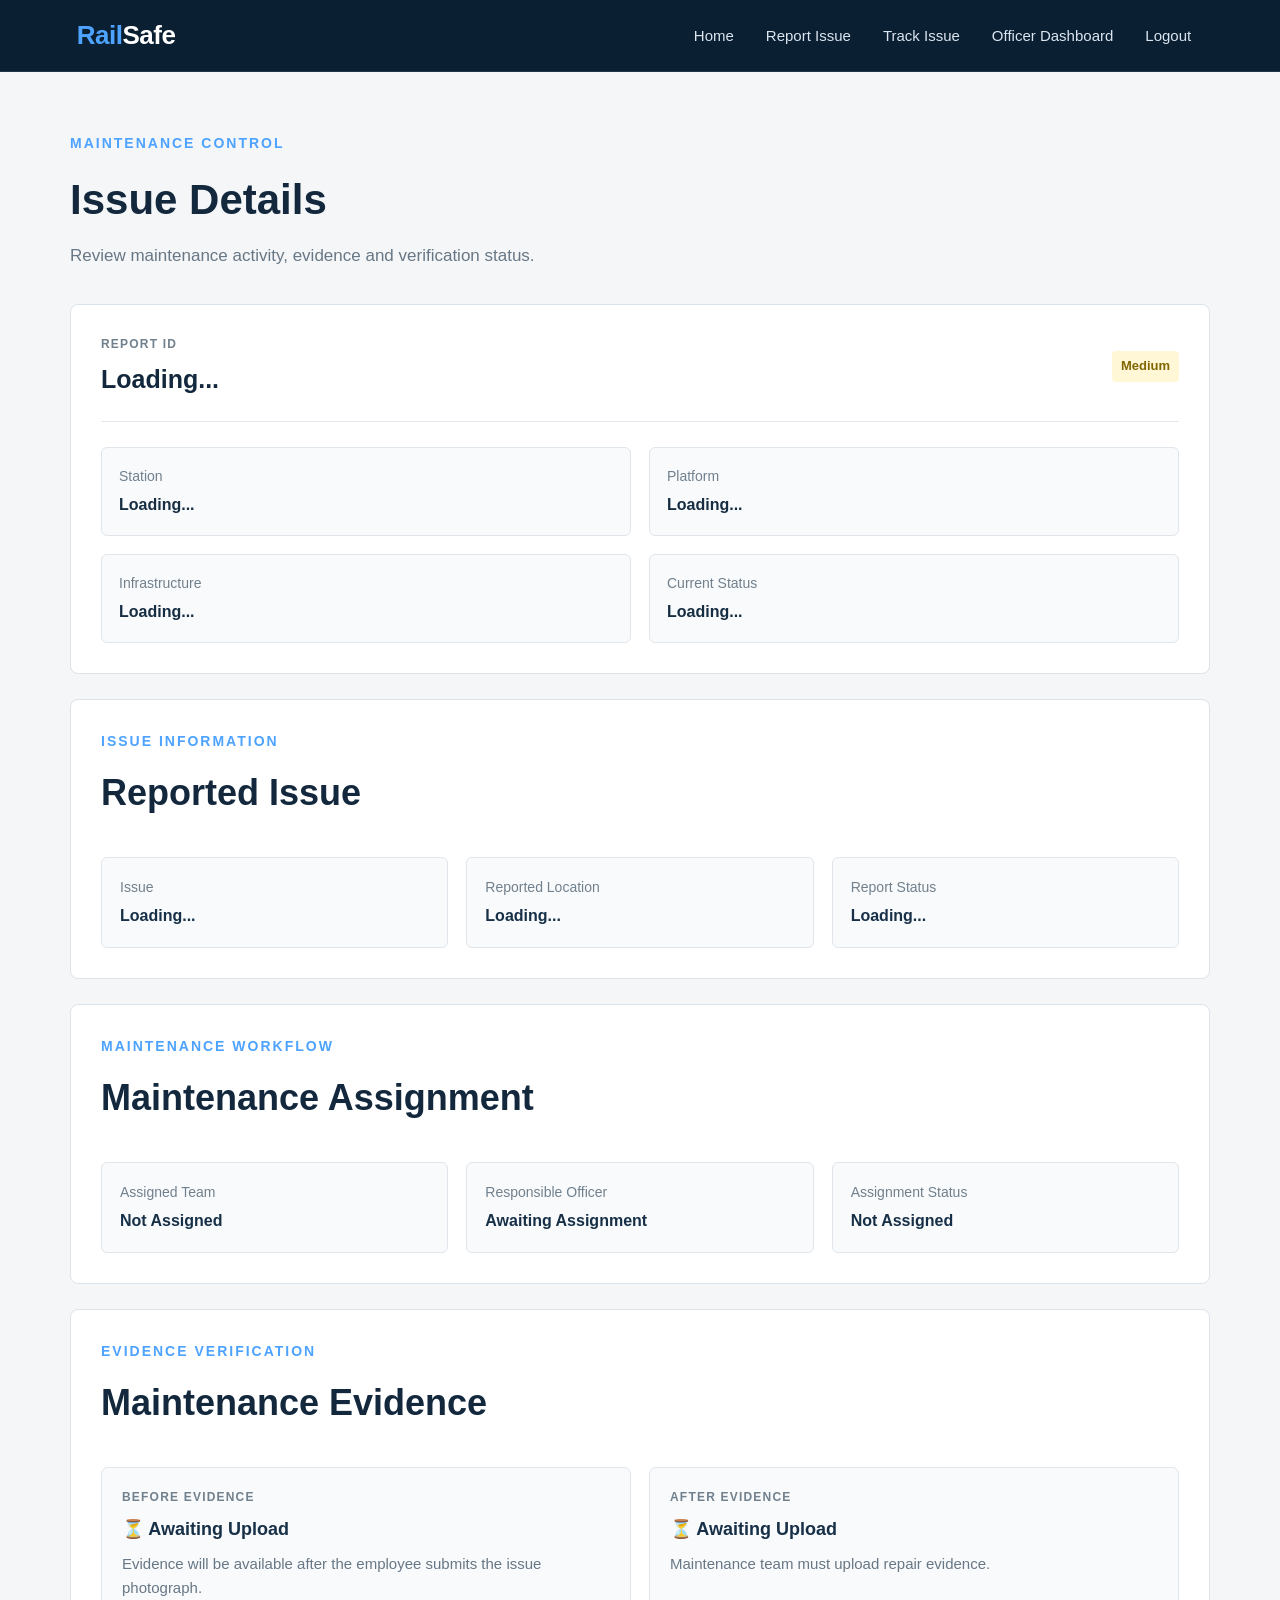
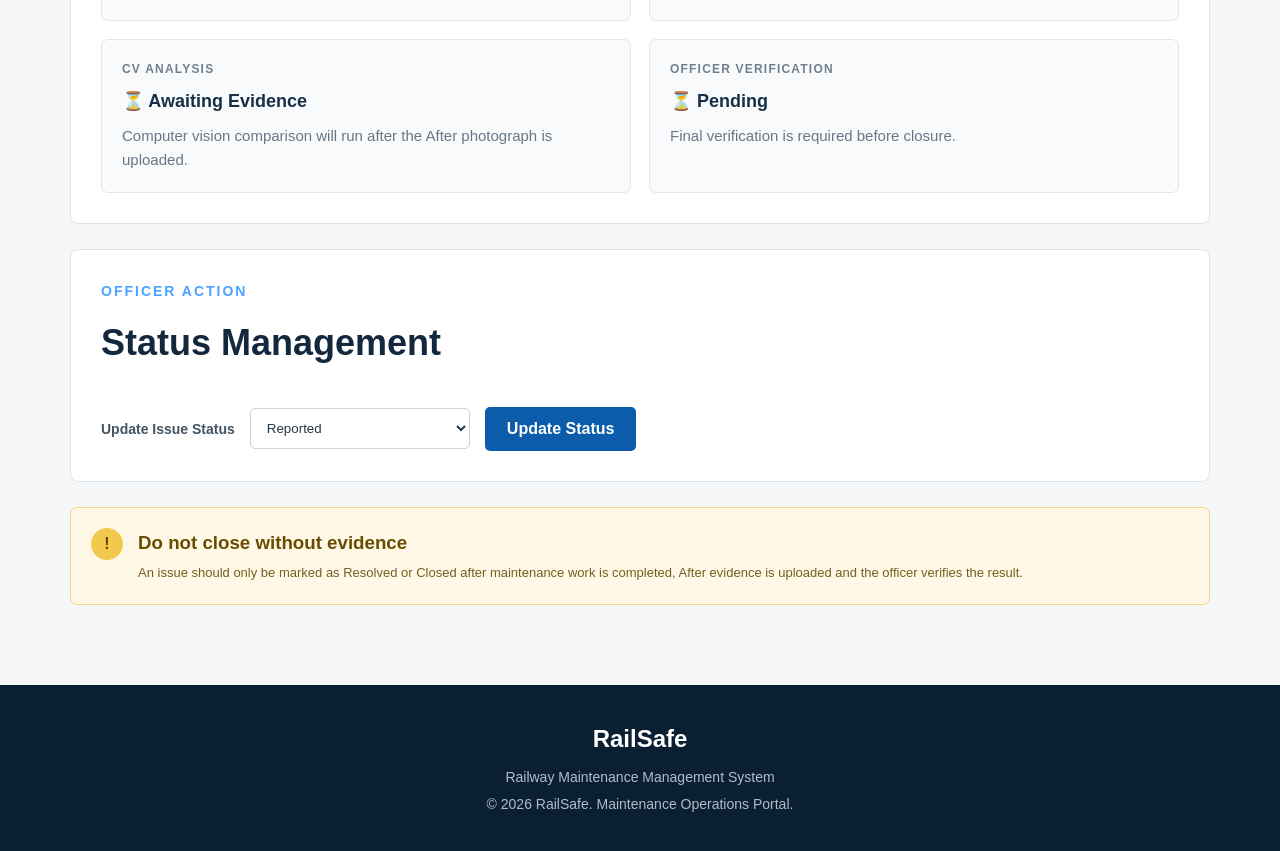
==== backend/backend/backend/src/main/resources/static/issue-details.html @ c9ce44b3 "Prepare RailSafe for deployment" ====
<!DOCTYPE html>
<html lang="en">

<head>

    <meta charset="UTF-8">
    <meta name="viewport" content="width=device-width, initial-scale=1.0">

    <title>Issue Details | RailSafe</title>

    <link rel="stylesheet" href="style.css">

</head>

<body>

    <!-- NAVBAR -->

    <nav class="navbar">

        <div class="logo">
            <span>Rail</span>Safe
        </div>

        <div class="nav-links">

            <a href="index.html">Home</a>

            <a href="report.html">Report Issue</a>

            <a href="track.html">Track Issue</a>

            <a href="dashboard.html">Officer Dashboard</a>

            <a href="login.html">Logout</a>

        </div>

    </nav>


    <!-- ISSUE DETAILS -->

    <main class="issue-details-page">


        <!-- HEADER -->

        <div class="page-header">

            <p class="hero-label">
                MAINTENANCE CONTROL
            </p>

            <h1>
                Issue Details
            </h1>

            <p>
                Review maintenance activity, evidence and verification status.
            </p>

        </div>


        <!-- ISSUE SUMMARY -->

        <section class="issue-detail-card">

            <div class="issue-detail-header">

                <div>

                    <p class="card-label">
                        REPORT ID
                    </p>

                    <h2 id="detailReportId">
                        Loading...
                    </h2>

                </div>

                <span class="priority-badge medium" id="detailPriority">
                    Medium
                </span>

            </div>


            <div class="profile-grid">

                <div class="profile-field">

                    <span>
                        Station
                    </span>

                    <strong id="detailStation">
                        Loading...
                    </strong>

                </div>


                <div class="profile-field">

                    <span>
                        Platform
                    </span>

                    <strong id="detailPlatform">
                        Loading...
                    </strong>

                </div>


                <div class="profile-field">

                    <span>
                        Infrastructure
                    </span>

                    <strong id="detailIssueType">
                        Loading...
                    </strong>

                </div>


                <div class="profile-field">

                    <span>
                        Current Status
                    </span>

                    <strong id="detailStatus">
                        Loading...
                    </strong>

                </div>

            </div>

        </section>


        <!-- REPORTED ISSUE -->

        <section class="issue-detail-card">

            <div class="section-heading">

                <p class="hero-label">
                    ISSUE INFORMATION
                </p>

                <h2>
                    Reported Issue
                </h2>

            </div>


            <div class="evidence-info">

                <div class="evidence-item">

                    <span>
                        Issue
                    </span>

                    <strong id="detailReportedIssue">
                        Loading...
                    </strong>

                </div>


                <div class="evidence-item">

                    <span>
                        Reported Location
                    </span>

                    <strong id="detailLocation">
                        Loading...
                    </strong>

                </div>


                <div class="evidence-item">

                    <span>
                        Report Status
                    </span>

                    <strong id="detailReportStatus">
                        Loading...
                    </strong>

                </div>

            </div>

        </section>


        <!-- ASSIGNMENT -->

        <section class="issue-detail-card">

            <div class="section-heading">

                <p class="hero-label">
                    MAINTENANCE WORKFLOW
                </p>

                <h2>
                    Maintenance Assignment
                </h2>

            </div>


            <div class="evidence-info">

                <div class="evidence-item">

                    <span>
                        Assigned Team
                    </span>

                    <strong>
                        Not Assigned
                    </strong>

                </div>


                <div class="evidence-item">

                    <span>
                        Responsible Officer
                    </span>

                    <strong>
                        Awaiting Assignment
                    </strong>

                </div>


                <div class="evidence-item">

                    <span>
                        Assignment Status
                    </span>

                    <strong>
                        Not Assigned
                    </strong>

                </div>

            </div>

        </section>


        <!-- EVIDENCE VERIFICATION -->

        <section class="issue-detail-card">

            <div class="section-heading">

                <p class="hero-label">
                    EVIDENCE VERIFICATION
                </p>

                <h2>
                    Maintenance Evidence
                </h2>

            </div>


            <div class="verification-grid">


                <div class="verification-box">

                    <span class="card-label">
                        BEFORE EVIDENCE
                    </span>

                    <h3>
                        ⏳ Awaiting Upload
                    </h3>

                    <p>
                        Evidence will be available after the employee
                        submits the issue photograph.
                    </p>

                </div>


                <div class="verification-box">

                    <span class="card-label">
                        AFTER EVIDENCE
                    </span>

                    <h3>
                        ⏳ Awaiting Upload
                    </h3>

                    <p>
                        Maintenance team must upload repair evidence.
                    </p>

                </div>


                <div class="verification-box">

                    <span class="card-label">
                        CV ANALYSIS
                    </span>

                    <h3>
                        ⏳ Awaiting Evidence
                    </h3>

                    <p>
                        Computer vision comparison will run after
                        the After photograph is uploaded.
                    </p>

                </div>


                <div class="verification-box">

                    <span class="card-label">
                        OFFICER VERIFICATION
                    </span>

                    <h3>
                        ⏳ Pending
                    </h3>

                    <p>
                        Final verification is required before closure.
                    </p>

                </div>

            </div>

        </section>


        <!-- STATUS MANAGEMENT -->

        <section class="issue-detail-card">

            <div class="section-heading">

                <p class="hero-label">
                    OFFICER ACTION
                </p>

                <h2>
                    Status Management
                </h2>

            </div>


            <div class="status-update">

                <label for="issueStatus">
                    Update Issue Status
                </label>


                <select id="issueStatus">

                    <option value="Reported">
                        Reported
                    </option>

                    <option value="Assigned">
                        Assigned
                    </option>

                    <option value="Inspection">
                        Inspection
                    </option>

                    <option value="Under Maintenance">
                        Under Maintenance
                    </option>

                    <option value="Resolved">
                        Resolved
                    </option>

                    <option value="Closed">
                        Closed
                    </option>

                </select>


                <button
                    type="button"
                    class="primary-button"
                    id="updateStatusButton"
                >
                    Update Status
                </button>

            </div>

        </section>


        <!-- WARNING -->

        <section class="verification-alert">

            <div class="notice-icon">
                !
            </div>

            <div>

                <h3>
                    Do not close without evidence
                </h3>

                <p>
                    An issue should only be marked as Resolved or Closed
                    after maintenance work is completed, After evidence
                    is uploaded and the officer verifies the result.
                </p>

            </div>

        </section>


    </main>


    <!-- FOOTER -->

    <footer>

        <div class="footer-logo">
            RailSafe
        </div>

        <p>
            Railway Maintenance Management System
        </p>

        <p>
            © 2026 RailSafe. Maintenance Operations Portal.
        </p>

    </footer>


    <script src="script.js"></script>

</body>

</html>
---- backend/backend/backend/src/main/resources/static/style.css ----
/* =========================================================
   RAILSAFE - GLOBAL STYLES
   ========================================================= */

* {
    margin: 0;
    padding: 0;
    box-sizing: border-box;
}

html {
    scroll-behavior: smooth;
}

body {
    font-family: Arial, Helvetica, sans-serif;
    background: #f4f6f8;
    color: #17212b;
    line-height: 1.6;
}

a {
    text-decoration: none;
    color: inherit;
}

button,
input,
select,
textarea {
    font-family: inherit;
}


/* =========================================================
   NAVBAR
   ========================================================= */

.navbar {
    width: 100%;
    min-height: 72px;
    background: #0b1f33;
    color: white;
    display: flex;
    align-items: center;
    justify-content: space-between;
    padding: 0 6%;
    border-bottom: 1px solid #1e3449;
    position: sticky;
    top: 0;
    z-index: 1000;
}

.logo {
    font-size: 26px;
    font-weight: 800;
    letter-spacing: -0.5px;
}

.logo span {
    color: #4da3ff;
}

.nav-links {
    display: flex;
    align-items: center;
    gap: 8px;
    flex-wrap: wrap;
}

.nav-links a {
    color: #dbe5ef;
    padding: 9px 12px;
    border-radius: 5px;
    font-size: 14px;
    transition: 0.2s ease;
}

.nav-links a:hover,
.nav-links a.active {
    background: #173650;
    color: white;
}


/* =========================================================
   COMMON BUTTONS
   ========================================================= */

.primary-button,
.secondary-button,
.submit-button,
.login-button,
.register-button {
    display: inline-block;
    border: none;
    cursor: pointer;
    padding: 12px 20px;
    border-radius: 5px;
    font-size: 14px;
    font-weight: 700;
    transition: 0.2s ease;
}

.primary-button,
.submit-button,
.login-button,
.register-button {
    background: #0b5cab;
    color: white;
}

.primary-button:hover,
.submit-button:hover,
.login-button:hover,
.register-button:hover {
    background: #084b8d;
}

.secondary-button {
    background: white;
    color: #0b5cab;
    border: 1px solid #b9c8d6;
}

.secondary-button:hover {
    background: #edf5fc;
}


/* =========================================================
   HERO - HOME
   ========================================================= */

.hero {
    min-height: 570px;
    padding: 90px 7%;
    background: #0b1f33;
    color: white;
    display: grid;
    grid-template-columns: 1.15fr 0.85fr;
    gap: 70px;
    align-items: center;
}

.hero-content {
    max-width: 720px;
}

.hero-label {
    color: #4da3ff;
    font-size: 12px;
    font-weight: 800;
    letter-spacing: 2px;
    margin-bottom: 12px;
}

.hero h1 {
    font-size: 52px;
    line-height: 1.12;
    margin-bottom: 24px;
}

.hero-text {
    color: #c9d5df;
    font-size: 17px;
    max-width: 650px;
    margin-bottom: 32px;
}

.hero-buttons {
    display: flex;
    gap: 12px;
    flex-wrap: wrap;
}

.hero-panel {
    background: #102b44;
    border: 1px solid #29455f;
    border-radius: 8px;
    padding: 25px;
}

.panel-header {
    display: flex;
    justify-content: space-between;
    gap: 15px;
    font-size: 14px;
    font-weight: 700;
}

.status-online {
    color: #68d391;
    font-size: 13px;
}

.panel-line {
    height: 1px;
    background: #29455f;
    margin: 20px 0;
}

.operation-item {
    display: flex;
    justify-content: space-between;
    align-items: center;
    gap: 15px;
    padding: 17px 0;
    border-bottom: 1px solid #29455f;
}

.operation-item:last-child {
    border-bottom: none;
}

.operation-item strong {
    font-size: 14px;
}

.operation-item p {
    color: #9fb1c2;
    font-size: 12px;
    margin-top: 3px;
}

.operation-item > span {
    color: #4da3ff;
    font-weight: 800;
}


/* =========================================================
   HOME FEATURES
   ========================================================= */

.features-section {
    padding: 80px 7%;
    background: #ffffff;
}

.section-heading {
    margin-bottom: 35px;
}

.section-heading h2 {
    font-size: 32px;
    color: #13283d;
    margin-bottom: 8px;
}

.section-heading > p:not(.hero-label) {
    color: #687785;
}

.feature-grid {
    display: grid;
    grid-template-columns: repeat(4, 1fr);
    gap: 20px;
}

.feature-card {
    background: #f8fafc;
    border: 1px solid #dce4eb;
    border-radius: 7px;
    padding: 25px;
    transition: 0.2s ease;
}

.feature-card:hover {
    transform: translateY(-3px);
    border-color: #9eb8ce;
}

.feature-number {
    color: #0b5cab;
    font-size: 13px;
    font-weight: 800;
    margin-bottom: 25px;
}

.feature-card h3 {
    color: #142d43;
    margin-bottom: 10px;
}

.feature-card p {
    color: #687785;
    font-size: 14px;
    margin-bottom: 20px;
}

.feature-card a {
    color: #0b5cab;
    font-weight: 700;
    font-size: 13px;
}


/* =========================================================
   STATISTICS
   ========================================================= */

.stats-section {
    padding: 55px 7%;
    background: #edf1f5;
    display: grid;
    grid-template-columns: repeat(4, 1fr);
    gap: 20px;
}

.stat-box {
    background: white;
    border: 1px solid #dce4eb;
    padding: 28px;
    border-radius: 7px;
}

.stat-box h2 {
    color: #0b5cab;
    font-size: 34px;
}

.stat-box p {
    color: #687785;
    font-size: 14px;
}


/* =========================================================
   COMMON PAGE HEADER
   ========================================================= */

.page-header {
    margin-bottom: 35px;
}

.page-header h1 {
    font-size: 38px;
    color: #13283d;
    margin-bottom: 8px;
}

.page-header > p:not(.hero-label) {
    color: #687785;
}


/* =========================================================
   PROFILE PAGE
   ========================================================= */

.profile-page,
.notifications-page,
.issue-details-page {
    max-width: 1200px;
    margin: auto;
    padding: 60px 30px 80px;
}

.profile-card,
.notifications-card,
.issue-detail-card {
    background: white;
    border: 1px solid #dce4eb;
    border-radius: 8px;
    padding: 30px;
    margin-bottom: 25px;
}

.profile-header,
.issue-detail-header {
    display: flex;
    justify-content: space-between;
    align-items: center;
    gap: 20px;
    padding-bottom: 22px;
    margin-bottom: 25px;
    border-bottom: 1px solid #e2e8ed;
}

.profile-header h2,
.issue-detail-header h2 {
    color: #13283d;
}

.card-label {
    display: block;
    color: #71808d;
    font-size: 11px;
    font-weight: 800;
    letter-spacing: 1.2px;
    margin-bottom: 5px;
}

.account-status {
    background: #e7f7ee;
    color: #177245;
    border: 1px solid #b9e6ca;
    padding: 7px 12px;
    border-radius: 20px;
    font-size: 12px;
    font-weight: 700;
}

.profile-grid {
    display: grid;
    grid-template-columns: repeat(2, 1fr);
    gap: 18px;
}

.profile-field {
    background: #f8fafc;
    border: 1px solid #e0e6eb;
    padding: 17px;
    border-radius: 6px;
}

.profile-field span {
    display: block;
    color: #71808d;
    font-size: 12px;
    margin-bottom: 5px;
}

.profile-field strong {
    color: #172d42;
    font-size: 14px;
}

.profile-actions {
    display: flex;
    gap: 12px;
    margin-top: 25px;
}


/* =========================================================
   DASHBOARD
   ========================================================= */

.dashboard-page {
    max-width: 1250px;
    margin: auto;
    padding: 55px 30px 80px;
}

.dashboard-header {
    display: flex;
    justify-content: space-between;
    align-items: end;
    gap: 20px;
    margin-bottom: 30px;
}

.dashboard-header h1 {
    color: #13283d;
    font-size: 38px;
}

.dashboard-date {
    color: #687785;
    font-size: 13px;
}

.dashboard-cards {
    display: grid;
    grid-template-columns: repeat(4, 1fr);
    gap: 18px;
    margin-bottom: 35px;
}

.card {
    background: white;
    border: 1px solid #dce4eb;
    border-radius: 7px;
    padding: 23px;
}

.card h2 {
    color: #0b5cab;
    font-size: 32px;
    margin: 5px 0;
}

.card p {
    color: #687785;
    font-size: 13px;
}

.dashboard-section {
    margin-top: 35px;
}

.issue-table-container {
    overflow-x: auto;
    background: white;
    border: 1px solid #dce4eb;
    border-radius: 8px;
}

.issue-table {
    width: 100%;
    border-collapse: collapse;
    min-width: 850px;
}

.issue-table th {
    background: #f1f5f8;
    color: #51616f;
    font-size: 12px;
    text-align: left;
    padding: 15px;
    border-bottom: 1px solid #dce4eb;
}

.issue-table td {
    padding: 15px;
    border-bottom: 1px solid #e7edf1;
    font-size: 13px;
}

.priority-badge {
    display: inline-block;
    padding: 5px 9px;
    border-radius: 4px;
    font-size: 11px;
    font-weight: 800;
}

.priority-badge.critical {
    background: #fde8e8;
    color: #b42318;
}

.priority-badge.high {
    background: #fff0dc;
    color: #a15c00;
}

.priority-badge.medium {
    background: #fff7d6;
    color: #806600;
}

.view-button {
    color: #0b5cab;
    font-weight: 700;
    font-size: 12px;
}

.workflow-grid {
    display: grid;
    grid-template-columns: repeat(4, 1fr);
    gap: 18px;
}

.workflow-card {
    background: white;
    border: 1px solid #dce4eb;
    border-radius: 7px;
    padding: 22px;
}

.workflow-number {
    width: 35px;
    height: 35px;
    display: flex;
    align-items: center;
    justify-content: center;
    background: #eaf3fb;
    color: #0b5cab;
    border-radius: 50%;
    font-weight: 800;
    margin-bottom: 15px;
}

.workflow-card h3 {
    color: #173047;
    font-size: 16px;
}

.workflow-card p {
    color: #687785;
    font-size: 13px;
}

.verification-alert {
    display: flex;
    gap: 15px;
    align-items: flex-start;
    background: #fff8e6;
    border: 1px solid #f0d58c;
    border-radius: 7px;
    padding: 20px;
    margin-top: 25px;
}

.notice-icon {
    width: 32px;
    height: 32px;
    flex-shrink: 0;
    display: flex;
    justify-content: center;
    align-items: center;
    background: #f2c94c;
    color: #5e4700;
    border-radius: 50%;
    font-weight: 800;
}

.verification-alert h3 {
    color: #684d00;
    margin-bottom: 5px;
}

.verification-alert p {
    color: #745f20;
    font-size: 13px;
}


/* =========================================================
   NOTIFICATIONS
   ========================================================= */

.notifications-card {
    padding: 0;
    overflow: hidden;
}

.notification {
    display: flex;
    gap: 18px;
    padding: 23px 27px;
    border-bottom: 1px solid #e2e8ed;
}

.notification:last-child {
    border-bottom: none;
}

.notification.unread {
    background: #f5f9fd;
}

.notification-icon {
    width: 38px;
    height: 38px;
    flex-shrink: 0;
    display: flex;
    align-items: center;
    justify-content: center;
    border-radius: 50%;
    background: #e7f1fa;
    color: #0b5cab;
    font-weight: 800;
}

.notification-content {
    flex: 1;
}

.notification-top {
    display: flex;
    justify-content: space-between;
    align-items: center;
    gap: 15px;
}

.notification-top h3 {
    color: #183047;
    font-size: 16px;
}

.notification-top span {
    background: #e7f1fa;
    color: #0b5cab;
    font-size: 10px;
    font-weight: 800;
    padding: 4px 8px;
    border-radius: 4px;
}

.notification-content p {
    color: #5f6f7c;
    font-size: 13px;
    margin: 6px 0;
}

.notification-content small {
    color: #8996a1;
    font-size: 11px;
}


/* =========================================================
   ISSUE DETAILS
   ========================================================= */

.evidence-info {
    display: grid;
    grid-template-columns: repeat(3, 1fr);
    gap: 18px;
}

.evidence-item {
    background: #f8fafc;
    border: 1px solid #e0e6eb;
    border-radius: 6px;
    padding: 18px;
}

.evidence-item span {
    display: block;
    color: #71808d;
    font-size: 12px;
    margin-bottom: 5px;
}

.evidence-item strong {
    color: #173047;
    font-size: 14px;
}

.verification-grid {
    display: grid;
    grid-template-columns: repeat(2, 1fr);
    gap: 18px;
}

.verification-box {
    background: #f8fafc;
    border: 1px solid #dfe6ec;
    border-radius: 7px;
    padding: 20px;
}

.verification-box h3 {
    color: #183047;
    font-size: 16px;
    margin: 8px 0;
}

.verification-box p {
    color: #687785;
    font-size: 13px;
}

.status-update {
    display: flex;
    align-items: center;
    gap: 15px;
    flex-wrap: wrap;
}

.status-update label {
    color: #425463;
    font-weight: 700;
    font-size: 14px;
}

.status-update select {
    min-width: 220px;
    padding: 11px 12px;
    border: 1px solid #c8d3dc;
    border-radius: 5px;
    background: white;
    color: #253746;
}


/* =========================================================
   FOOTER
   ========================================================= */

footer {
    background: #0b1f33;
    color: #aebdca;
    text-align: center;
    padding: 35px 20px;
}

.footer-logo {
    color: white;
    font-size: 22px;
    font-weight: 800;
    margin-bottom: 8px;
}

footer p {
    font-size: 12px;
    margin-top: 5px;
}


/* =========================================================
   LOGIN / REGISTER
   ========================================================= */

.login-page,
.register-page {
    min-height: calc(100vh - 72px);
    padding: 70px 20px;
    display: flex;
    justify-content: center;
    align-items: flex-start;
    background: #f4f6f8;
}

.login-card,
.register-card {
    width: 100%;
    max-width: 480px;
    background: white;
    border: 1px solid #dce4eb;
    border-radius: 8px;
    padding: 35px;
}

.login-card h1,
.register-card h1 {
    color: #13283d;
    margin-bottom: 8px;
}

.login-card > p,
.register-card > p {
    color: #687785;
    font-size: 14px;
    margin-bottom: 25px;
}

.login-card label,
.register-card label {
    display: block;
    color: #344958;
    font-size: 13px;
    font-weight: 700;
    margin-bottom: 6px;
}

.login-card input,
.register-card input {
    width: 100%;
    padding: 12px;
    border: 1px solid #cbd5dd;
    border-radius: 5px;
    margin-bottom: 18px;
    outline: none;
}

.login-card input:focus,
.register-card input:focus {
    border-color: #0b5cab;
}

.login-button,
.register-button {
    width: 100%;
}

.login-info,
.register-info {
    margin-top: 20px;
    padding-top: 18px;
    border-top: 1px solid #e2e8ed;
    color: #687785;
    font-size: 12px;
}


/* =========================================================
   REPORT / TRACK
   ========================================================= */

.report-page,
.track-page {
    max-width: 1100px;
    margin: auto;
    padding: 55px 30px 80px;
}

.form-card,
.track-result {
    background: white;
    border: 1px solid #dce4eb;
    border-radius: 8px;
    padding: 30px;
    margin-bottom: 25px;
}

.form-group {
    margin-bottom: 20px;
}

.form-group label {
    display: block;
    font-size: 13px;
    font-weight: 700;
    color: #344958;
    margin-bottom: 7px;
}

.form-group input,
.form-group select,
.form-group textarea {
    width: 100%;
    padding: 12px;
    border: 1px solid #cbd5dd;
    border-radius: 5px;
    background: white;
    outline: none;
}

.form-group textarea {
    min-height: 130px;
    resize: vertical;
}

.form-group input:focus,
.form-group select:focus,
.form-group textarea:focus {
    border-color: #0b5cab;
}

.photo-buttons {
    display: flex;
    gap: 10px;
    flex-wrap: wrap;
}

.photo-buttons button {
    padding: 10px 15px;
    background: #f1f5f8;
    border: 1px solid #c8d3dc;
    border-radius: 5px;
    cursor: pointer;
    font-weight: 700;
    color: #314656;
}

.photo-buttons button:hover {
    background: #e6edf3;
}

.track-result[hidden] {
    display: none;
}


/* =========================================================
   RESPONSIVE DESIGN
   ========================================================= */

@media (max-width: 1100px) {

    .nav-links {
        gap: 3px;
    }

    .nav-links a {
        font-size: 13px;
        padding: 8px;
    }

    .hero {
        grid-template-columns: 1fr;
    }

    .feature-grid {
        grid-template-columns: repeat(2, 1fr);
    }

    .dashboard-cards {
        grid-template-columns: repeat(2, 1fr);
    }

    .workflow-grid {
        grid-template-columns: repeat(2, 1fr);
    }

    .stats-section {
        grid-template-columns: repeat(2, 1fr);
    }

    .evidence-info {
        grid-template-columns: 1fr;
    }
}


@media (max-width: 750px) {

    .navbar {
        padding: 15px 20px;
        flex-direction: column;
        align-items: flex-start;
        gap: 15px;
    }

    .nav-links {
        width: 100%;
        overflow-x: auto;
        flex-wrap: nowrap;
        padding-bottom: 5px;
    }

    .hero {
        padding: 60px 25px;
    }

    .hero h1 {
        font-size: 38px;
    }

    .features-section,
    .stats-section {
        padding: 55px 25px;
    }

    .feature-grid,
    .dashboard-cards,
    .workflow-grid,
    .profile-grid,
    .verification-grid,
    .stats-section {
        grid-template-columns: 1fr;
    }

    .profile-page,
    .notifications-page,
    .issue-details-page,
    .dashboard-page,
    .report-page,
    .track-page {
        padding: 45px 18px 60px;
    }

    .profile-card,
    .notifications-card,
    .issue-detail-card,
    .form-card,
    .track-result {
        padding: 20px;
    }

    .profile-header,
    .issue-detail-header {
        align-items: flex-start;
        flex-direction: column;
    }

    .notification {
        padding: 20px;
    }

    .page-header h1 {
        font-size: 32px;
    }
}
/* =========================================================
   FONT SIZE UPDATE - RAILSAFE
   ========================================================= */

/* General text */
body {
    font-size: 16px;
}

/* Navbar */
.nav-links a {
    font-size: 15px;
}

/* Home hero */
.hero-label {
    font-size: 14px;
}

.hero-text {
    font-size: 19px;
    line-height: 1.7;
}

.hero h1 {
    font-size: 56px;
}

/* Buttons */
.primary-button,
.secondary-button,
.submit-button,
.login-button,
.register-button {
    font-size: 16px;
    padding: 13px 22px;
}

/* Home feature section */
.section-heading h2 {
    font-size: 36px;
}

.section-heading > p:not(.hero-label) {
    font-size: 16px;
}

.feature-card h3 {
    font-size: 20px;
}

.feature-card p {
    font-size: 16px;
    line-height: 1.7;
}

.feature-card a {
    font-size: 15px;
}

.feature-number {
    font-size: 14px;
}

/* Statistics */
.stat-box h2 {
    font-size: 38px;
}

.stat-box p {
    font-size: 15px;
}

/* Page headings */
.page-header h1 {
    font-size: 42px;
}

.page-header > p:not(.hero-label) {
    font-size: 17px;
}

/* Cards */
.card-label {
    font-size: 12px;
}

.card h2 {
    font-size: 36px;
}

.card p {
    font-size: 15px;
}

/* Profile */
.profile-header h2,
.issue-detail-header h2 {
    font-size: 25px;
}

.profile-field span {
    font-size: 14px;
}

.profile-field strong {
    font-size: 16px;
}

.account-status {
    font-size: 14px;
}

/* Notifications */
.notification-top h3 {
    font-size: 18px;
}

.notification-top span {
    font-size: 12px;
}

.notification-content p {
    font-size: 15px;
    line-height: 1.6;
}

.notification-content small {
    font-size: 13px;
}

/* Issue details */
.evidence-item span {
    font-size: 14px;
}

.evidence-item strong {
    font-size: 16px;
}

.verification-box h3 {
    font-size: 18px;
}

.verification-box p {
    font-size: 15px;
    line-height: 1.6;
}

/* Dashboard */
.issue-table th {
    font-size: 14px;
}

.issue-table td {
    font-size: 15px;
}

.priority-badge {
    font-size: 13px;
}

.view-button {
    font-size: 14px;
}

.workflow-card h3 {
    font-size: 18px;
}

.workflow-card p {
    font-size: 15px;
}

/* Forms */
.form-group label {
    font-size: 15px;
}

.form-group input,
.form-group select,
.form-group textarea {
    font-size: 16px;
}

.login-card label,
.register-card label {
    font-size: 15px;
}

.login-card input,
.register-card input {
    font-size: 16px;
}

.login-card > p,
.register-card > p {
    font-size: 16px;
}

/* Footer */
footer p {
    font-size: 14px;
}

.footer-logo {
    font-size: 24px;
}

/* Mobile */
@media (max-width: 750px) {

    body {
        font-size: 16px;
    }

    .hero h1 {
        font-size: 40px;
    }

    .hero-text {
        font-size: 17px;
    }

    .page-header h1 {
        font-size: 34px;
    }

    .section-heading h2 {
        font-size: 29px;
    }

    .nav-links a {
        font-size: 14px;
    }

    .feature-card p,
    .notification-content p,
    .verification-box p {
        font-size: 15px;
    }
}
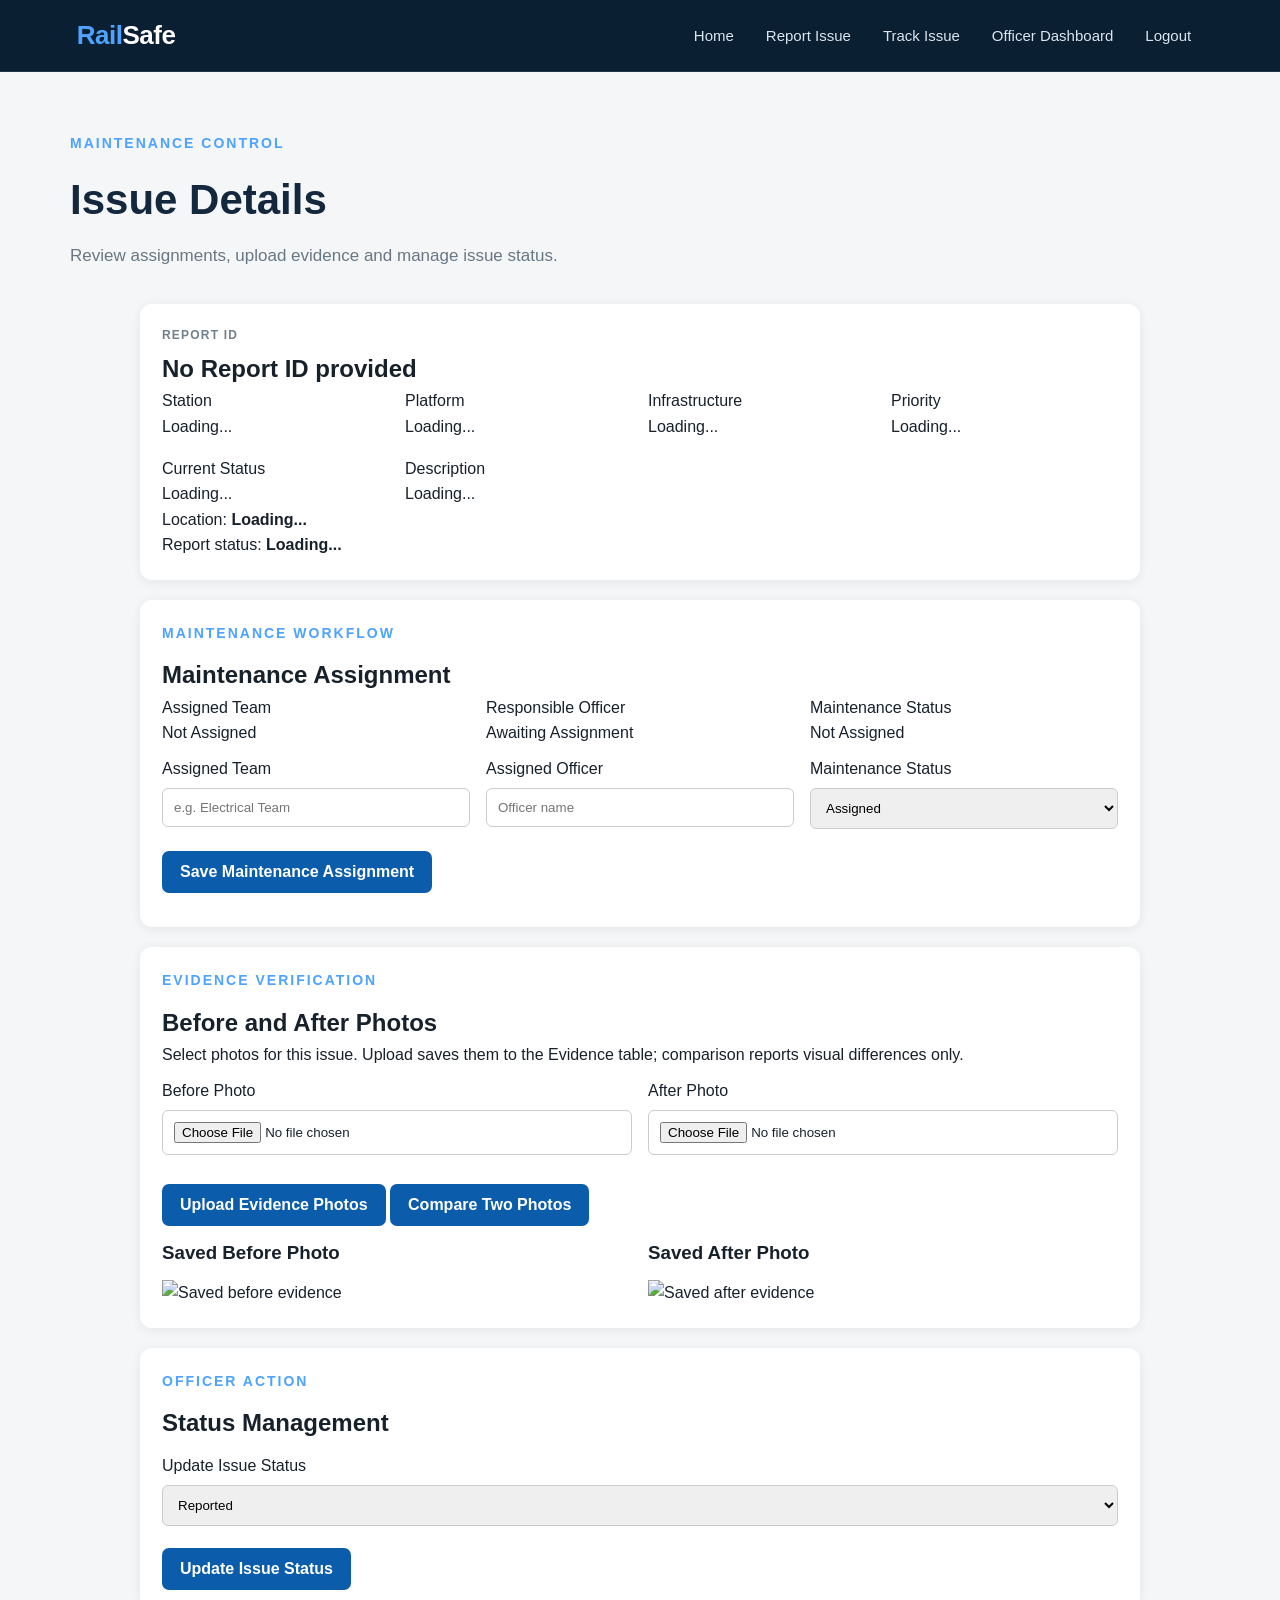
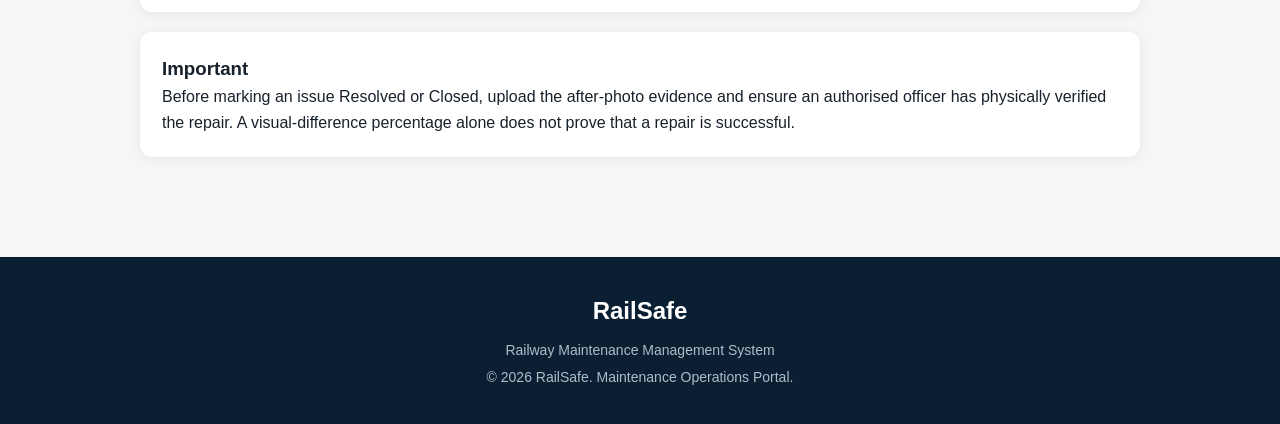
==== commit 4a922099: "Update RailSafe dashboard and maintenance" ====
--- a/backend/backend/backend/src/main/resources/static/issue-details.html
+++ b/backend/backend/backend/src/main/resources/static/issue-details.html
@@ -1,484 +1,146 @@
+
 <!DOCTYPE html>
 <html lang="en">
-
 <head>
-
     <meta charset="UTF-8">
     <meta name="viewport" content="width=device-width, initial-scale=1.0">
+    <title>Issue Details | RailSafe</title>
+    <link rel="stylesheet" href="style.css">
+    <style>
+        .rs-card { background:#fff; padding:22px; margin:20px auto; max-width:1000px; border-radius:12px; box-shadow:0 2px 12px #00000012; }
+        .rs-grid { display:grid; grid-template-columns:repeat(auto-fit,minmax(220px,1fr)); gap:16px; }
+        .rs-field { display:flex; flex-direction:column; gap:7px; margin:10px 0; }
+        .rs-field input,.rs-field select { padding:11px; border:1px solid #ccc; border-radius:6px; }
+        .rs-button { margin-top:12px; padding:12px 18px; border:0; border-radius:7px; cursor:pointer; }
+        .rs-result { margin-top:12px; white-space:pre-wrap; }
+        .rs-photo { max-width:100%; max-height:260px; object-fit:contain; display:block; margin-top:12px; }
+    </style>
+</head>
+<body>
+<nav class="navbar">
+    <div class="logo"><span>Rail</span>Safe</div>
+    <div class="nav-links">
+        <a href="index.html">Home</a>
+        <a href="report.html">Report Issue</a>
+        <a href="track.html">Track Issue</a>
+        <a href="dashboard.html">Officer Dashboard</a>
+        <a href="login.html">Logout</a>
+    </div>
+</nav>
 
-    <title>Issue Details | RailSafe</title>
+<main class="issue-details-page">
+    <header class="page-header">
+        <p class="hero-label">MAINTENANCE CONTROL</p>
+        <h1>Issue Details</h1>
+        <p>Review assignments, upload evidence and manage issue status.</p>
+    </header>
 
-    <link rel="stylesheet" href="style.css">
+    <section class="rs-card">
+        <p class="card-label">REPORT ID</p>
+        <h2 id="detailReportId">Loading...</h2>
+        <div class="rs-grid">
+            <div><span>Station</span><p id="detailStation">Loading...</p></div>
+            <div><span>Platform</span><p id="detailPlatform">Loading...</p></div>
+            <div><span>Infrastructure</span><p id="detailIssueType">Loading...</p></div>
+            <div><span>Priority</span><p id="detailPriority">Loading...</p></div>
+            <div><span>Current Status</span><p id="detailStatus">Loading...</p></div>
+            <div><span>Description</span><p id="detailReportedIssue">Loading...</p></div>
+        </div>
+        <p>Location: <strong id="detailLocation">Loading...</strong></p>
+        <p>Report status: <strong id="detailReportStatus">Loading...</strong></p>
+    </section>
 
-</head>
-
-<body>
-
-    <!-- NAVBAR -->
-
-    <nav class="navbar">
-
-        <div class="logo">
-            <span>Rail</span>Safe
+    <section class="rs-card">
+        <p class="hero-label">MAINTENANCE WORKFLOW</p>
+        <h2>Maintenance Assignment</h2>
+        <div class="rs-grid">
+            <div><span>Assigned Team</span><p id="assignedTeamDisplay">Not Assigned</p></div>
+            <div><span>Responsible Officer</span><p id="assignedOfficerDisplay">Awaiting Assignment</p></div>
+            <div><span>Maintenance Status</span><p id="maintenanceStatusDisplay">Not Assigned</p></div>
         </div>
 
-        <div class="nav-links">
+        <form id="maintenanceForm">
+            <div class="rs-grid">
+                <label class="rs-field">Assigned Team
+                    <input id="assignedTeam" required placeholder="e.g. Electrical Team">
+                </label>
+                <label class="rs-field">Assigned Officer
+                    <input id="assignedOfficer" required placeholder="Officer name">
+                </label>
+                <label class="rs-field">Maintenance Status
+                    <select id="maintenanceStatus" required>
+                        <option value="Assigned">Assigned</option>
+                        <option value="Inspection">Inspection</option>
+                        <option value="Under Maintenance">Under Maintenance</option>
+                        <option value="Completed">Completed</option>
+                    </select>
+                </label>
+            </div>
+            <button class="primary-button rs-button" type="submit">Save Maintenance Assignment</button>
+            <p id="maintenanceMessage" class="rs-result" role="status"></p>
+        </form>
+    </section>
 
-            <a href="index.html">Home</a>
+    <section class="rs-card">
+        <p class="hero-label">EVIDENCE VERIFICATION</p>
+        <h2>Before and After Photos</h2>
+        <p>Select photos for this issue. Upload saves them to the Evidence table; comparison reports visual differences only.</p>
 
-            <a href="report.html">Report Issue</a>
-
-            <a href="track.html">Track Issue</a>
-
-            <a href="dashboard.html">Officer Dashboard</a>
-
-            <a href="login.html">Logout</a>
-
+        <div class="rs-grid">
+            <label class="rs-field">Before Photo
+                <input type="file" id="beforePhoto" accept="image/*">
+                <span id="beforePhotoName"></span>
+            </label>
+            <label class="rs-field">After Photo
+                <input type="file" id="afterPhoto" accept="image/*">
+                <span id="afterPhotoName"></span>
+            </label>
         </div>
 
-    </nav>
+        <button type="button" class="primary-button rs-button" id="uploadEvidenceButton">Upload Evidence Photos</button>
+        <button type="button" class="primary-button rs-button" id="compareEvidenceButton">Compare Two Photos</button>
+        <p id="evidenceMessage" class="rs-result" role="status"></p>
+        <p id="comparisonResult" class="rs-result" role="status"></p>
 
+        <div class="rs-grid">
+            <div>
+                <h3>Saved Before Photo</h3>
+                <img id="savedBeforePhoto" class="rs-photo" alt="Saved before evidence" hidden>
+            </div>
+            <div>
+                <h3>Saved After Photo</h3>
+                <img id="savedAfterPhoto" class="rs-photo" alt="Saved after evidence" hidden>
+            </div>
+        </div>
+    </section>
 
-    <!-- ISSUE DETAILS -->
+    <section class="rs-card">
+        <p class="hero-label">OFFICER ACTION</p>
+        <h2>Status Management</h2>
+        <label class="rs-field" for="issueStatus">Update Issue Status
+            <select id="issueStatus">
+                <option value="Reported">Reported</option>
+                <option value="Assigned">Assigned</option>
+                <option value="Inspection">Inspection</option>
+                <option value="Under Maintenance">Under Maintenance</option>
+                <option value="Resolved">Resolved</option>
+                <option value="Closed">Closed</option>
+            </select>
+        </label>
+        <button type="button" class="primary-button rs-button" id="updateStatusButton">Update Issue Status</button>
+    </section>
 
-    <main class="issue-details-page">
+    <section class="rs-card">
+        <h3>Important</h3>
+        <p>Before marking an issue Resolved or Closed, upload the after-photo evidence and ensure an authorised officer has physically verified the repair. A visual-difference percentage alone does not prove that a repair is successful.</p>
+    </section>
+</main>
 
-
-        <!-- HEADER -->
-
-        <div class="page-header">
-
-            <p class="hero-label">
-                MAINTENANCE CONTROL
-            </p>
-
-            <h1>
-                Issue Details
-            </h1>
-
-            <p>
-                Review maintenance activity, evidence and verification status.
-            </p>
-
-        </div>
-
-
-        <!-- ISSUE SUMMARY -->
-
-        <section class="issue-detail-card">
-
-            <div class="issue-detail-header">
-
-                <div>
-
-                    <p class="card-label">
-                        REPORT ID
-                    </p>
-
-                    <h2 id="detailReportId">
-                        Loading...
-                    </h2>
-
-                </div>
-
-                <span class="priority-badge medium" id="detailPriority">
-                    Medium
-                </span>
-
-            </div>
-
-
-            <div class="profile-grid">
-
-                <div class="profile-field">
-
-                    <span>
-                        Station
-                    </span>
-
-                    <strong id="detailStation">
-                        Loading...
-                    </strong>
-
-                </div>
-
-
-                <div class="profile-field">
-
-                    <span>
-                        Platform
-                    </span>
-
-                    <strong id="detailPlatform">
-                        Loading...
-                    </strong>
-
-                </div>
-
-
-                <div class="profile-field">
-
-                    <span>
-                        Infrastructure
-                    </span>
-
-                    <strong id="detailIssueType">
-                        Loading...
-                    </strong>
-
-                </div>
-
-
-                <div class="profile-field">
-
-                    <span>
-                        Current Status
-                    </span>
-
-                    <strong id="detailStatus">
-                        Loading...
-                    </strong>
-
-                </div>
-
-            </div>
-
-        </section>
-
-
-        <!-- REPORTED ISSUE -->
-
-        <section class="issue-detail-card">
-
-            <div class="section-heading">
-
-                <p class="hero-label">
-                    ISSUE INFORMATION
-                </p>
-
-                <h2>
-                    Reported Issue
-                </h2>
-
-            </div>
-
-
-            <div class="evidence-info">
-
-                <div class="evidence-item">
-
-                    <span>
-                        Issue
-                    </span>
-
-                    <strong id="detailReportedIssue">
-                        Loading...
-                    </strong>
-
-                </div>
-
-
-                <div class="evidence-item">
-
-                    <span>
-                        Reported Location
-                    </span>
-
-                    <strong id="detailLocation">
-                        Loading...
-                    </strong>
-
-                </div>
-
-
-                <div class="evidence-item">
-
-                    <span>
-                        Report Status
-                    </span>
-
-                    <strong id="detailReportStatus">
-                        Loading...
-                    </strong>
-
-                </div>
-
-            </div>
-
-        </section>
-
-
-        <!-- ASSIGNMENT -->
-
-        <section class="issue-detail-card">
-
-            <div class="section-heading">
-
-                <p class="hero-label">
-                    MAINTENANCE WORKFLOW
-                </p>
-
-                <h2>
-                    Maintenance Assignment
-                </h2>
-
-            </div>
-
-
-            <div class="evidence-info">
-
-                <div class="evidence-item">
-
-                    <span>
-                        Assigned Team
-                    </span>
-
-                    <strong>
-                        Not Assigned
-                    </strong>
-
-                </div>
-
-
-                <div class="evidence-item">
-
-                    <span>
-                        Responsible Officer
-                    </span>
-
-                    <strong>
-                        Awaiting Assignment
-                    </strong>
-
-                </div>
-
-
-                <div class="evidence-item">
-
-                    <span>
-                        Assignment Status
-                    </span>
-
-                    <strong>
-                        Not Assigned
-                    </strong>
-
-                </div>
-
-            </div>
-
-        </section>
-
-
-        <!-- EVIDENCE VERIFICATION -->
-
-        <section class="issue-detail-card">
-
-            <div class="section-heading">
-
-                <p class="hero-label">
-                    EVIDENCE VERIFICATION
-                </p>
-
-                <h2>
-                    Maintenance Evidence
-                </h2>
-
-            </div>
-
-
-            <div class="verification-grid">
-
-
-                <div class="verification-box">
-
-                    <span class="card-label">
-                        BEFORE EVIDENCE
-                    </span>
-
-                    <h3>
-                        ⏳ Awaiting Upload
-                    </h3>
-
-                    <p>
-                        Evidence will be available after the employee
-                        submits the issue photograph.
-                    </p>
-
-                </div>
-
-
-                <div class="verification-box">
-
-                    <span class="card-label">
-                        AFTER EVIDENCE
-                    </span>
-
-                    <h3>
-                        ⏳ Awaiting Upload
-                    </h3>
-
-                    <p>
-                        Maintenance team must upload repair evidence.
-                    </p>
-
-                </div>
-
-
-                <div class="verification-box">
-
-                    <span class="card-label">
-                        CV ANALYSIS
-                    </span>
-
-                    <h3>
-                        ⏳ Awaiting Evidence
-                    </h3>
-
-                    <p>
-                        Computer vision comparison will run after
-                        the After photograph is uploaded.
-                    </p>
-
-                </div>
-
-
-                <div class="verification-box">
-
-                    <span class="card-label">
-                        OFFICER VERIFICATION
-                    </span>
-
-                    <h3>
-                        ⏳ Pending
-                    </h3>
-
-                    <p>
-                        Final verification is required before closure.
-                    </p>
-
-                </div>
-
-            </div>
-
-        </section>
-
-
-        <!-- STATUS MANAGEMENT -->
-
-        <section class="issue-detail-card">
-
-            <div class="section-heading">
-
-                <p class="hero-label">
-                    OFFICER ACTION
-                </p>
-
-                <h2>
-                    Status Management
-                </h2>
-
-            </div>
-
-
-            <div class="status-update">
-
-                <label for="issueStatus">
-                    Update Issue Status
-                </label>
-
-
-                <select id="issueStatus">
-
-                    <option value="Reported">
-                        Reported
-                    </option>
-
-                    <option value="Assigned">
-                        Assigned
-                    </option>
-
-                    <option value="Inspection">
-                        Inspection
-                    </option>
-
-                    <option value="Under Maintenance">
-                        Under Maintenance
-                    </option>
-
-                    <option value="Resolved">
-                        Resolved
-                    </option>
-
-                    <option value="Closed">
-                        Closed
-                    </option>
-
-                </select>
-
-
-                <button
-                    type="button"
-                    class="primary-button"
-                    id="updateStatusButton"
-                >
-                    Update Status
-                </button>
-
-            </div>
-
-        </section>
-
-
-        <!-- WARNING -->
-
-        <section class="verification-alert">
-
-            <div class="notice-icon">
-                !
-            </div>
-
-            <div>
-
-                <h3>
-                    Do not close without evidence
-                </h3>
-
-                <p>
-                    An issue should only be marked as Resolved or Closed
-                    after maintenance work is completed, After evidence
-                    is uploaded and the officer verifies the result.
-                </p>
-
-            </div>
-
-        </section>
-
-
-    </main>
-
-
-    <!-- FOOTER -->
-
-    <footer>
-
-        <div class="footer-logo">
-            RailSafe
-        </div>
-
-        <p>
-            Railway Maintenance Management System
-        </p>
-
-        <p>
-            © 2026 RailSafe. Maintenance Operations Portal.
-        </p>
-
-    </footer>
-
-
-    <script src="script.js"></script>
-
+<footer>
+    <div class="footer-logo">RailSafe</div>
+    <p>Railway Maintenance Management System</p>
+    <p>© 2026 RailSafe. Maintenance Operations Portal.</p>
+</footer>
+<script src="script.js"></script>
 </body>
-
-</html>+</html>
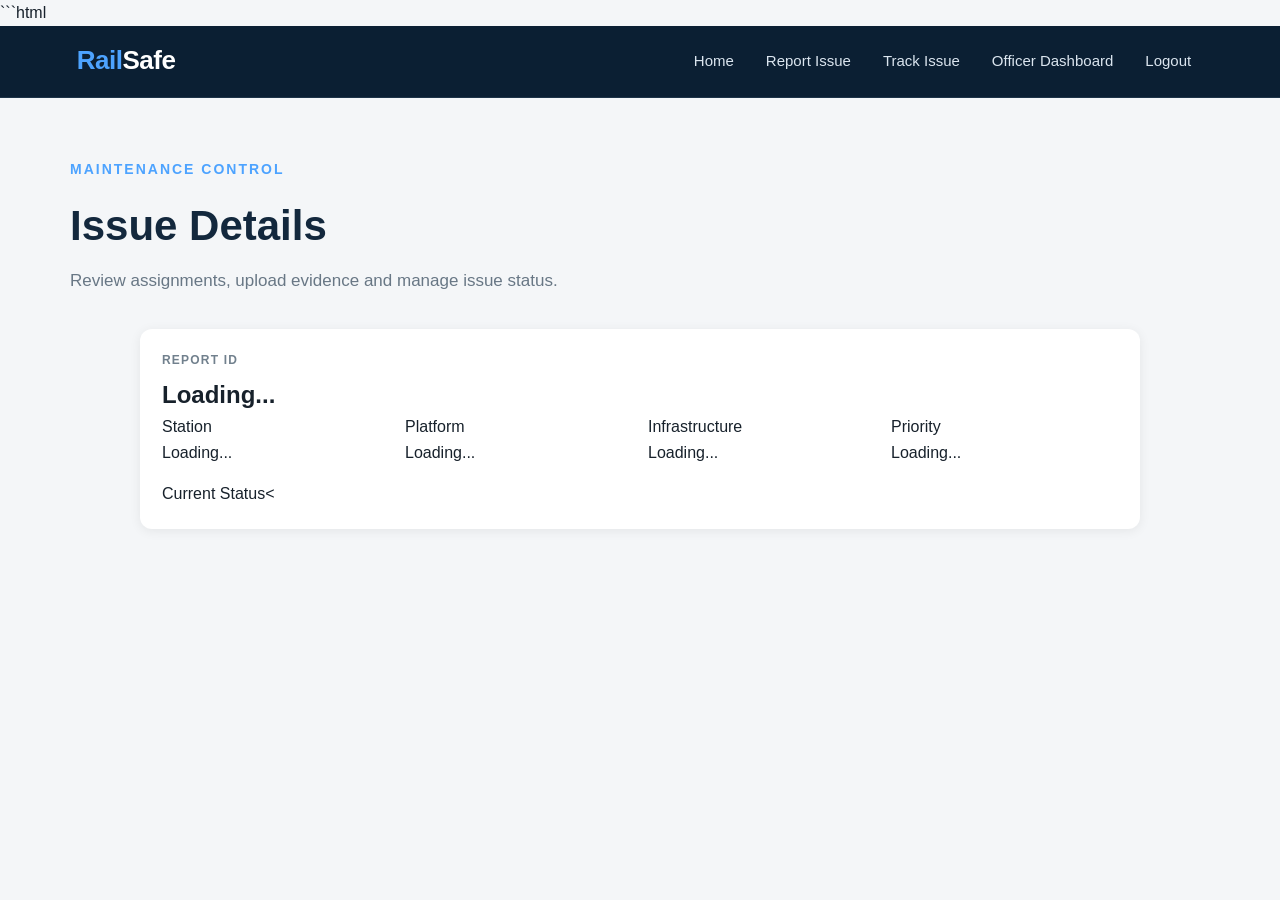
==== commit d47e6d02: "Update issue-details.html" ====
--- a/backend/backend/backend/src/main/resources/static/issue-details.html
+++ b/backend/backend/backend/src/main/resources/static/issue-details.html
@@ -1,4 +1,4 @@
-
+```html
 <!DOCTYPE html>
 <html lang="en">
 <head>
@@ -17,6 +17,7 @@
     </style>
 </head>
 <body>
+
 <nav class="navbar">
     <div class="logo"><span>Rail</span>Safe</div>
     <div class="nav-links">
@@ -38,109 +39,10 @@
     <section class="rs-card">
         <p class="card-label">REPORT ID</p>
         <h2 id="detailReportId">Loading...</h2>
+
         <div class="rs-grid">
             <div><span>Station</span><p id="detailStation">Loading...</p></div>
             <div><span>Platform</span><p id="detailPlatform">Loading...</p></div>
             <div><span>Infrastructure</span><p id="detailIssueType">Loading...</p></div>
             <div><span>Priority</span><p id="detailPriority">Loading...</p></div>
-            <div><span>Current Status</span><p id="detailStatus">Loading...</p></div>
-            <div><span>Description</span><p id="detailReportedIssue">Loading...</p></div>
-        </div>
-        <p>Location: <strong id="detailLocation">Loading...</strong></p>
-        <p>Report status: <strong id="detailReportStatus">Loading...</strong></p>
-    </section>
-
-    <section class="rs-card">
-        <p class="hero-label">MAINTENANCE WORKFLOW</p>
-        <h2>Maintenance Assignment</h2>
-        <div class="rs-grid">
-            <div><span>Assigned Team</span><p id="assignedTeamDisplay">Not Assigned</p></div>
-            <div><span>Responsible Officer</span><p id="assignedOfficerDisplay">Awaiting Assignment</p></div>
-            <div><span>Maintenance Status</span><p id="maintenanceStatusDisplay">Not Assigned</p></div>
-        </div>
-
-        <form id="maintenanceForm">
-            <div class="rs-grid">
-                <label class="rs-field">Assigned Team
-                    <input id="assignedTeam" required placeholder="e.g. Electrical Team">
-                </label>
-                <label class="rs-field">Assigned Officer
-                    <input id="assignedOfficer" required placeholder="Officer name">
-                </label>
-                <label class="rs-field">Maintenance Status
-                    <select id="maintenanceStatus" required>
-                        <option value="Assigned">Assigned</option>
-                        <option value="Inspection">Inspection</option>
-                        <option value="Under Maintenance">Under Maintenance</option>
-                        <option value="Completed">Completed</option>
-                    </select>
-                </label>
-            </div>
-            <button class="primary-button rs-button" type="submit">Save Maintenance Assignment</button>
-            <p id="maintenanceMessage" class="rs-result" role="status"></p>
-        </form>
-    </section>
-
-    <section class="rs-card">
-        <p class="hero-label">EVIDENCE VERIFICATION</p>
-        <h2>Before and After Photos</h2>
-        <p>Select photos for this issue. Upload saves them to the Evidence table; comparison reports visual differences only.</p>
-
-        <div class="rs-grid">
-            <label class="rs-field">Before Photo
-                <input type="file" id="beforePhoto" accept="image/*">
-                <span id="beforePhotoName"></span>
-            </label>
-            <label class="rs-field">After Photo
-                <input type="file" id="afterPhoto" accept="image/*">
-                <span id="afterPhotoName"></span>
-            </label>
-        </div>
-
-        <button type="button" class="primary-button rs-button" id="uploadEvidenceButton">Upload Evidence Photos</button>
-        <button type="button" class="primary-button rs-button" id="compareEvidenceButton">Compare Two Photos</button>
-        <p id="evidenceMessage" class="rs-result" role="status"></p>
-        <p id="comparisonResult" class="rs-result" role="status"></p>
-
-        <div class="rs-grid">
-            <div>
-                <h3>Saved Before Photo</h3>
-                <img id="savedBeforePhoto" class="rs-photo" alt="Saved before evidence" hidden>
-            </div>
-            <div>
-                <h3>Saved After Photo</h3>
-                <img id="savedAfterPhoto" class="rs-photo" alt="Saved after evidence" hidden>
-            </div>
-        </div>
-    </section>
-
-    <section class="rs-card">
-        <p class="hero-label">OFFICER ACTION</p>
-        <h2>Status Management</h2>
-        <label class="rs-field" for="issueStatus">Update Issue Status
-            <select id="issueStatus">
-                <option value="Reported">Reported</option>
-                <option value="Assigned">Assigned</option>
-                <option value="Inspection">Inspection</option>
-                <option value="Under Maintenance">Under Maintenance</option>
-                <option value="Resolved">Resolved</option>
-                <option value="Closed">Closed</option>
-            </select>
-        </label>
-        <button type="button" class="primary-button rs-button" id="updateStatusButton">Update Issue Status</button>
-    </section>
-
-    <section class="rs-card">
-        <h3>Important</h3>
-        <p>Before marking an issue Resolved or Closed, upload the after-photo evidence and ensure an authorised officer has physically verified the repair. A visual-difference percentage alone does not prove that a repair is successful.</p>
-    </section>
-</main>
-
-<footer>
-    <div class="footer-logo">RailSafe</div>
-    <p>Railway Maintenance Management System</p>
-    <p>© 2026 RailSafe. Maintenance Operations Portal.</p>
-</footer>
-<script src="script.js"></script>
-</body>
-</html>
+            <div><span>Current Status</span><
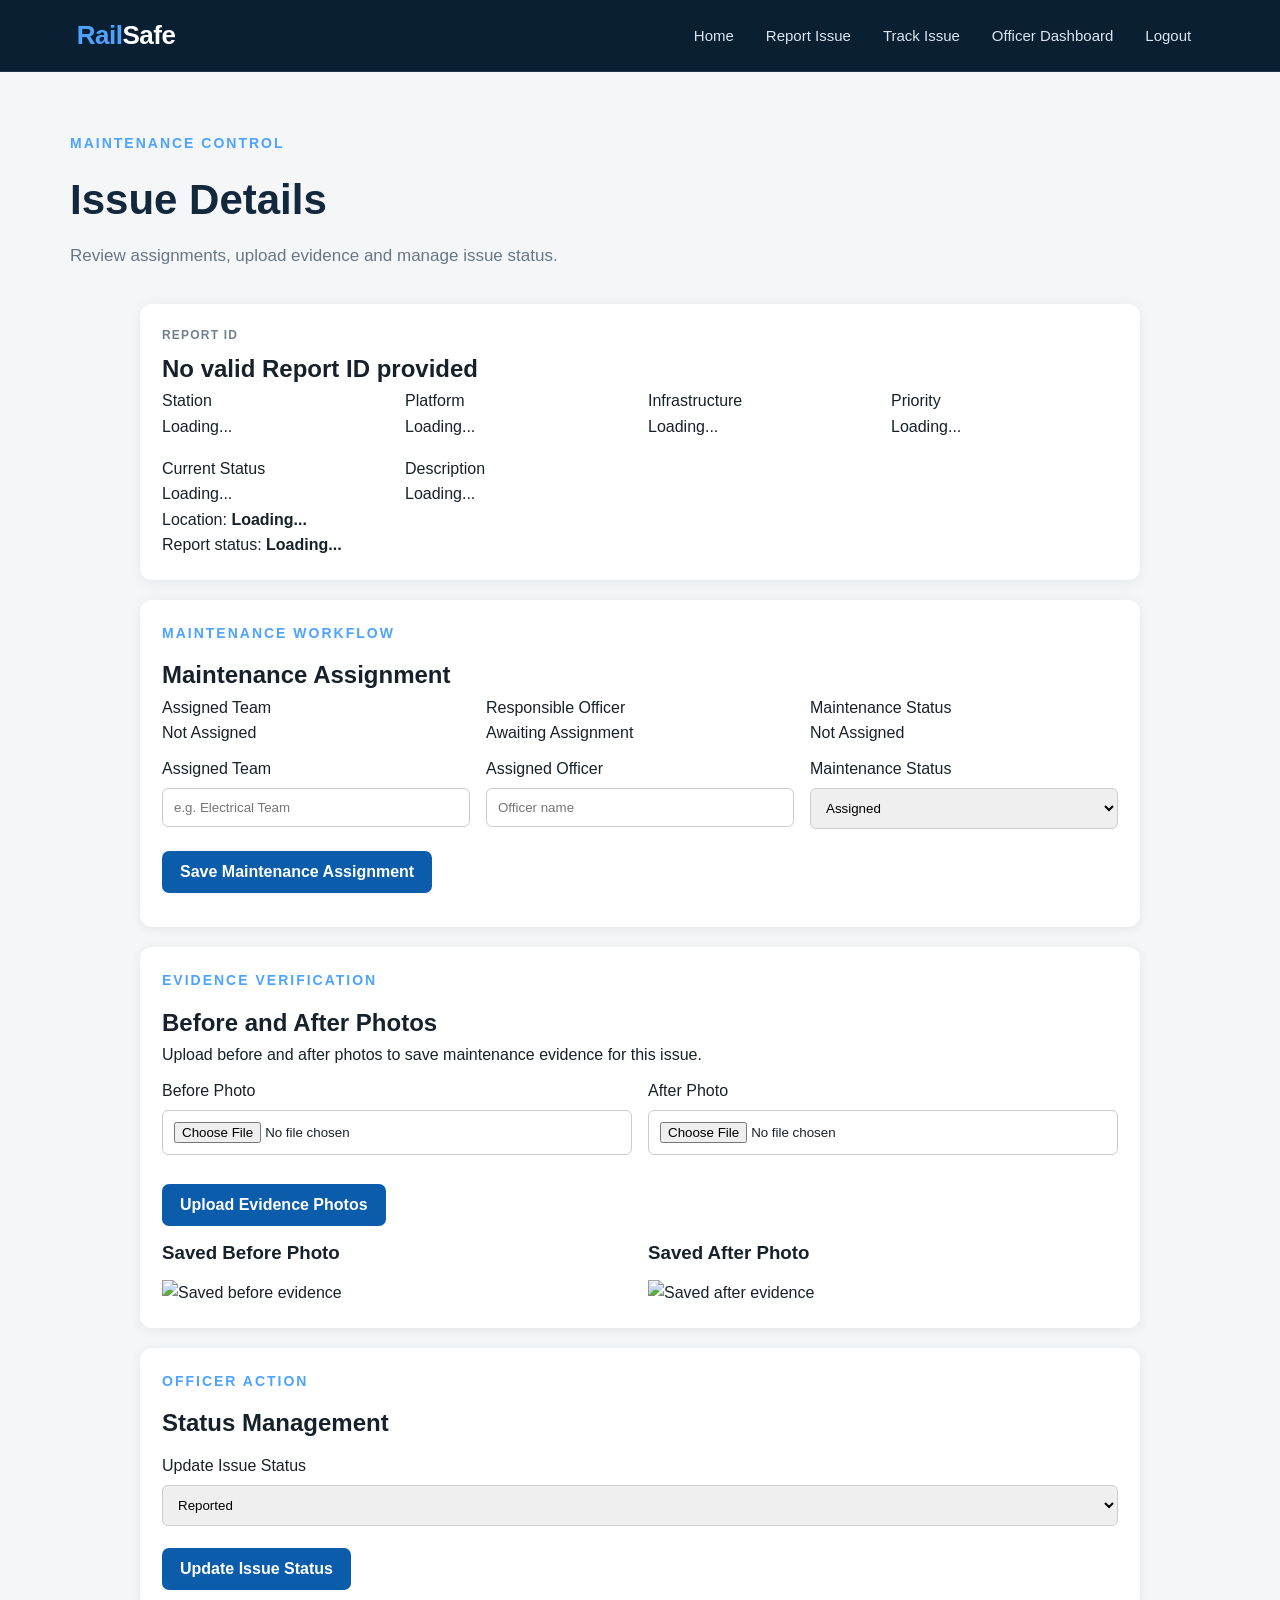
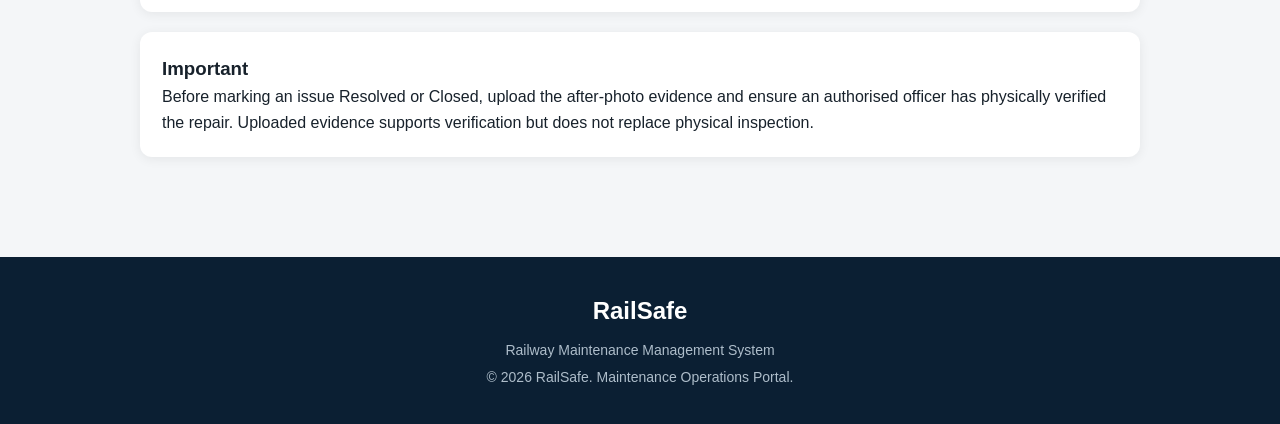
==== commit feddb898: "Update issue-details.html" ====
--- a/backend/backend/backend/src/main/resources/static/issue-details.html
+++ b/backend/backend/backend/src/main/resources/static/issue-details.html
@@ -1,4 +1,4 @@
-```html
+
 <!DOCTYPE html>
 <html lang="en">
 <head>
@@ -45,4 +45,121 @@
             <div><span>Platform</span><p id="detailPlatform">Loading...</p></div>
             <div><span>Infrastructure</span><p id="detailIssueType">Loading...</p></div>
             <div><span>Priority</span><p id="detailPriority">Loading...</p></div>
-            <div><span>Current Status</span><
+            <div><span>Current Status</span><p id="detailStatus">Loading...</p></div>
+            <div><span>Description</span><p id="detailReportedIssue">Loading...</p></div>
+        </div>
+
+        <p>Location: <strong id="detailLocation">Loading...</strong></p>
+        <p>Report status: <strong id="detailReportStatus">Loading...</strong></p>
+    </section>
+
+    <section class="rs-card">
+        <p class="hero-label">MAINTENANCE WORKFLOW</p>
+        <h2>Maintenance Assignment</h2>
+
+        <div class="rs-grid">
+            <div><span>Assigned Team</span><p id="assignedTeamDisplay">Not Assigned</p></div>
+            <div><span>Responsible Officer</span><p id="assignedOfficerDisplay">Awaiting Assignment</p></div>
+            <div><span>Maintenance Status</span><p id="maintenanceStatusDisplay">Not Assigned</p></div>
+        </div>
+
+        <form id="maintenanceForm">
+            <div class="rs-grid">
+                <label class="rs-field">Assigned Team
+                    <input id="assignedTeam" required placeholder="e.g. Electrical Team">
+                </label>
+
+                <label class="rs-field">Assigned Officer
+                    <input id="assignedOfficer" required placeholder="Officer name">
+                </label>
+
+                <label class="rs-field">Maintenance Status
+                    <select id="maintenanceStatus" required>
+                        <option value="Assigned">Assigned</option>
+                        <option value="Inspection">Inspection</option>
+                        <option value="Under Maintenance">Under Maintenance</option>
+                        <option value="Completed">Completed</option>
+                    </select>
+                </label>
+            </div>
+
+            <button class="primary-button rs-button" type="submit">
+                Save Maintenance Assignment
+            </button>
+
+            <p id="maintenanceMessage" class="rs-result" role="status"></p>
+        </form>
+    </section>
+
+    <section class="rs-card">
+        <p class="hero-label">EVIDENCE VERIFICATION</p>
+        <h2>Before and After Photos</h2>
+        <p>Upload before and after photos to save maintenance evidence for this issue.</p>
+
+        <div class="rs-grid">
+            <label class="rs-field">Before Photo
+                <input type="file" id="beforePhoto" accept="image/*">
+                <span id="beforePhotoName"></span>
+            </label>
+
+            <label class="rs-field">After Photo
+                <input type="file" id="afterPhoto" accept="image/*">
+                <span id="afterPhotoName"></span>
+            </label>
+        </div>
+
+        <button type="button" class="primary-button rs-button" id="uploadEvidenceButton">
+            Upload Evidence Photos
+        </button>
+
+        <p id="evidenceMessage" class="rs-result" role="status"></p>
+
+        <div class="rs-grid">
+            <div>
+                <h3>Saved Before Photo</h3>
+                <img id="savedBeforePhoto" class="rs-photo" alt="Saved before evidence" hidden>
+            </div>
+
+            <div>
+                <h3>Saved After Photo</h3>
+                <img id="savedAfterPhoto" class="rs-photo" alt="Saved after evidence" hidden>
+            </div>
+        </div>
+    </section>
+
+    <section class="rs-card">
+        <p class="hero-label">OFFICER ACTION</p>
+        <h2>Status Management</h2>
+
+        <label class="rs-field" for="issueStatus">Update Issue Status
+            <select id="issueStatus">
+                <option value="Reported">Reported</option>
+                <option value="Assigned">Assigned</option>
+                <option value="Inspection">Inspection</option>
+                <option value="Under Maintenance">Under Maintenance</option>
+                <option value="Resolved">Resolved</option>
+                <option value="Closed">Closed</option>
+            </select>
+        </label>
+
+        <button type="button" class="primary-button rs-button" id="updateStatusButton">
+            Update Issue Status
+        </button>
+    </section>
+
+    <section class="rs-card">
+        <h3>Important</h3>
+        <p>Before marking an issue Resolved or Closed, upload the after-photo evidence and ensure an authorised officer has physically verified the repair. Uploaded evidence supports verification but does not replace physical inspection.</p>
+    </section>
+</main>
+
+<footer>
+    <div class="footer-logo">RailSafe</div>
+    <p>Railway Maintenance Management System</p>
+    <p>© 2026 RailSafe. Maintenance Operations Portal.</p>
+</footer>
+
+<script src="script.js"></script>
+</body>
+</html>
+
